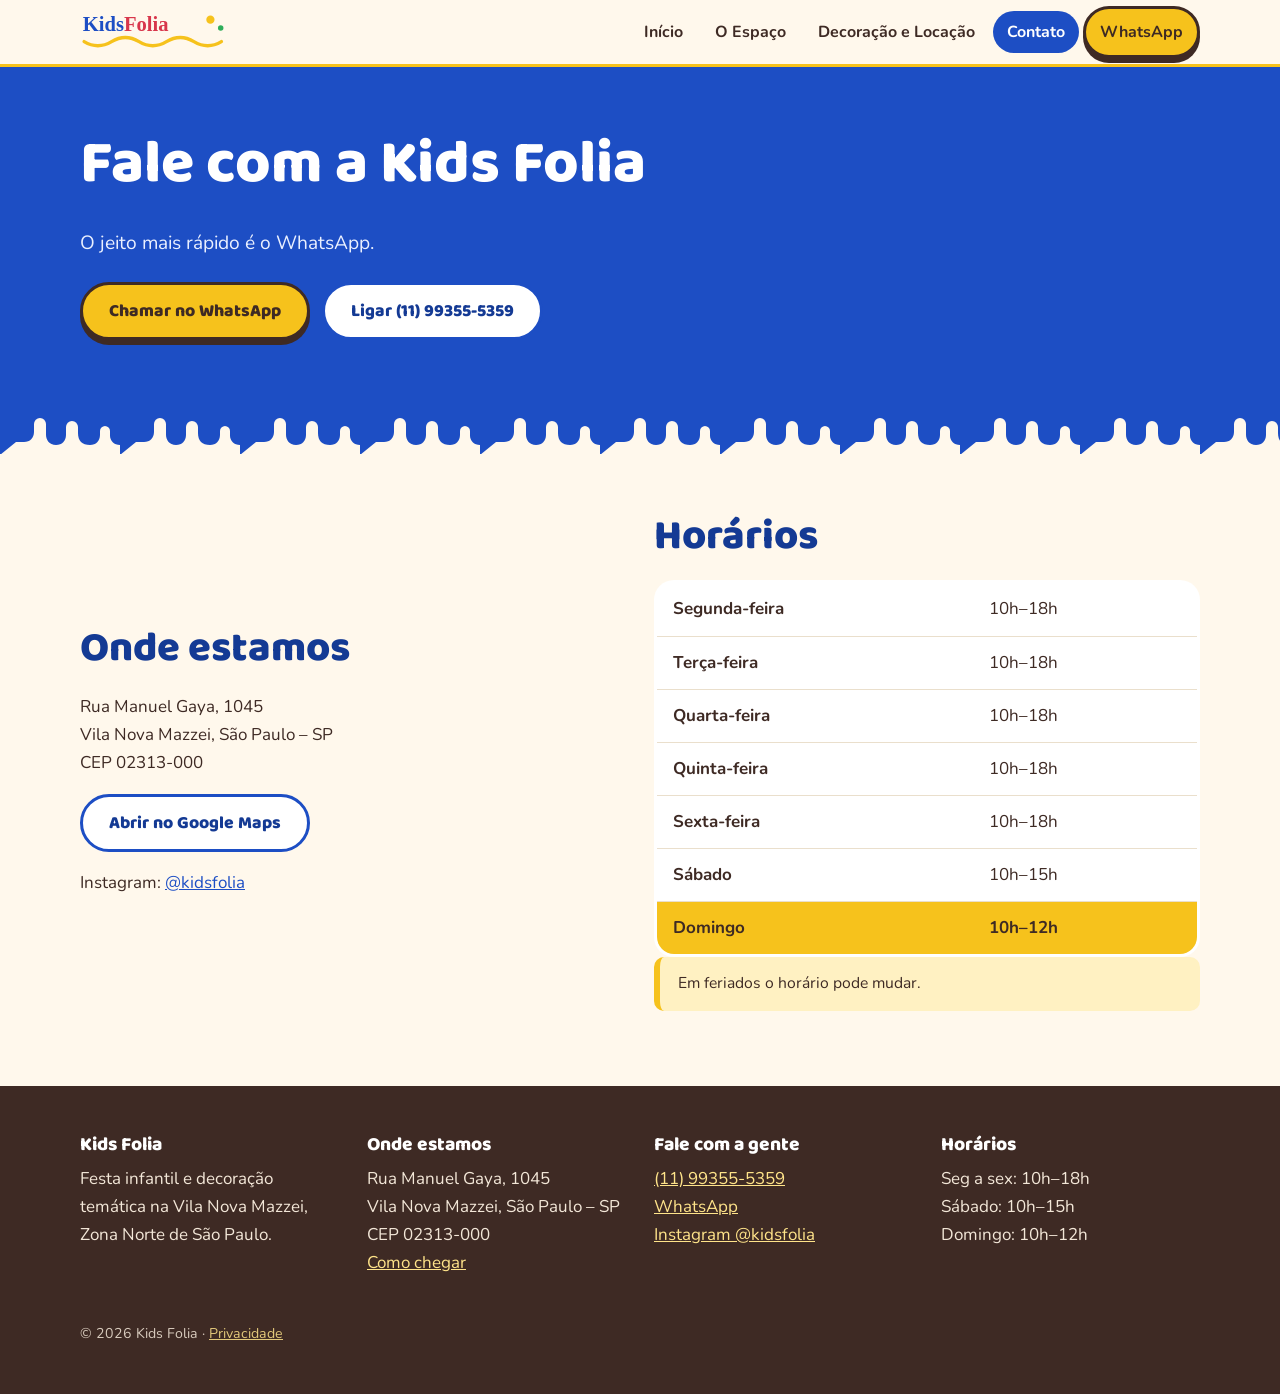
==== contato.html @ e8273def "Site institucional Kids Folia: spec, páginas, assets e estilos Co-Authored-By: Claude Sonnet 5.5 <no" ====
<!doctype html>
<html lang="pt-BR">
<head>
<meta charset="utf-8">
<meta name="viewport" content="width=device-width,initial-scale=1">
<title>Contato e Horários | Kids Folia, Vila Nova Mazzei</title>
<meta name="description" content="Endereço, telefone, WhatsApp e horários da Kids Folia: Rua Manuel Gaya, 1045, Vila Nova Mazzei, São Paulo.">
<link rel="canonical" href="https://www.kidsfolia.com.br/contato.html">
<meta name="theme-color" content="#1D4EC4">
<meta property="og:type" content="website"><meta property="og:locale" content="pt_BR">
<meta property="og:title" content="Contato e Horários | Kids Folia, Vila Nova Mazzei"><meta property="og:description" content="Endereço, telefone, WhatsApp e horários da Kids Folia: Rua Manuel Gaya, 1045, Vila Nova Mazzei, São Paulo.">
<meta property="og:image" content="https://www.kidsfolia.com.br/assets/img/fachada.jpg">
<link rel="icon" href="assets/logo.svg" type="image/svg+xml">
<link rel="preload" href="assets/fonts/baloo2-800.woff2" as="font" type="font/woff2" crossorigin>
<link rel="stylesheet" href="assets/css/style.css">
<script type="application/ld+json">{"@context": "https://schema.org", "@type": "EntertainmentBusiness", "name": "Kids Folia", "description": "Casa de festas infantis com decoração temática na Vila Nova Mazzei, Zona Norte de São Paulo.", "url": "https://www.kidsfolia.com.br", "telephone": "+5511993555359", "image": "https://www.kidsfolia.com.br/assets/img/fachada.jpg", "address": {"@type": "PostalAddress", "streetAddress": "Rua Manuel Gaya, 1045", "addressLocality": "São Paulo", "addressRegion": "SP", "postalCode": "02313-000", "addressCountry": "BR"}, "openingHoursSpecification": [{"@type": "OpeningHoursSpecification", "dayOfWeek": ["Monday", "Tuesday", "Wednesday", "Thursday", "Friday"], "opens": "10:00", "closes": "18:00"}, {"@type": "OpeningHoursSpecification", "dayOfWeek": "Saturday", "opens": "10:00", "closes": "15:00"}, {"@type": "OpeningHoursSpecification", "dayOfWeek": "Sunday", "opens": "10:00", "closes": "12:00"}], "sameAs": ["https://www.instagram.com/kidsfolia"]}</script>
</head>
<body>
<a class="skip" href="#main">Pular para o conteúdo</a>
<header class="top"><div class="wrap">
<a class="brand" href="index.html" aria-label="Kids Folia — início"><img src="assets/logo.svg" width="160" height="46" alt="Kids Folia"></a>
<nav class="nav" id="nav" aria-label="Principal"><a href="index.html">Início</a><a href="espaco.html">O Espaço</a><a href="decoracao.html">Decoração e Locação</a><a href="contato.html" aria-current="page">Contato</a><a class="btn btn-primary" href="https://wa.me/5511993555359?text=Ol%C3%A1%21%20Vi%20o%20site%20da%20Kids%20Folia%20e%20gostaria%20de%20um%20or%C3%A7amento%20para%20a%20festa%20do%28a%29%20meu%28minha%29%20filho%28a%29.%20Data%20pretendida%3A%20" target="_blank" rel="noopener noreferrer">WhatsApp</a></nav>
<button class="menu-btn" type="button" aria-controls="nav" aria-expanded="false">Menu</button>
</div></header>
<main id="main">
<section class="hero"><div class="wrap"><h1>Fale com a Kids Folia</h1><p class="lead">O jeito mais rápido é o WhatsApp.</p><div class="cta-row"><a class="btn btn-primary" href="https://wa.me/5511993555359?text=Ol%C3%A1%21%20Vi%20o%20site%20da%20Kids%20Folia%20e%20gostaria%20de%20um%20or%C3%A7amento%20para%20a%20festa%20do%28a%29%20meu%28minha%29%20filho%28a%29.%20Data%20pretendida%3A%20" target="_blank" rel="noopener noreferrer">Chamar no WhatsApp</a><a class="btn btn-ghost" href="tel:+5511993555359">Ligar (11) 99355-5359</a></div></div><div class="drip" aria-hidden="true"></div></section>
<section><div class="wrap split"><div><h2>Onde estamos</h2><p>Rua Manuel Gaya, 1045<br>Vila Nova Mazzei, São Paulo – SP<br>CEP 02313-000</p><p><a class="btn btn-ghost" href="https://www.google.com/maps/search/?api=1&query=Rua%20Manuel%20Gaya%2C%201045%2C%20Vila%20Nova%20Mazzei%2C%20S%C3%A3o%20Paulo%20-%20SP" target="_blank" rel="noopener noreferrer">Abrir no Google Maps</a></p><p>Instagram: <a href="https://www.instagram.com/kidsfolia" target="_blank" rel="noopener noreferrer">@kidsfolia</a></p></div>
<div><h2>Horários</h2><table class="hours"><tbody>
<tr data-day="1"><th scope="row">Segunda-feira</th><td>10h–18h</td></tr>
<tr data-day="2"><th scope="row">Terça-feira</th><td>10h–18h</td></tr>
<tr data-day="3"><th scope="row">Quarta-feira</th><td>10h–18h</td></tr>
<tr data-day="4"><th scope="row">Quinta-feira</th><td>10h–18h</td></tr>
<tr data-day="5"><th scope="row">Sexta-feira</th><td>10h–18h</td></tr>
<tr data-day="6"><th scope="row">Sábado</th><td>10h–15h</td></tr>
<tr data-day="0"><th scope="row">Domingo</th><td>10h–12h</td></tr>
</tbody></table><p class="note">Em feriados o horário pode mudar.</p></div></div></section>
</main>
<footer class="foot"><div class="wrap">
<div class="foot-grid">
<div><h3>Kids Folia</h3><p>Festa infantil e decoração temática na Vila Nova Mazzei, Zona Norte de São Paulo.</p></div>
<div><h3>Onde estamos</h3><p>Rua Manuel Gaya, 1045<br>Vila Nova Mazzei, São Paulo – SP<br>CEP 02313-000<br><a href="https://www.google.com/maps/search/?api=1&query=Rua%20Manuel%20Gaya%2C%201045%2C%20Vila%20Nova%20Mazzei%2C%20S%C3%A3o%20Paulo%20-%20SP" target="_blank" rel="noopener noreferrer">Como chegar</a></p></div>
<div><h3>Fale com a gente</h3><p><a href="tel:+5511993555359">(11) 99355-5359</a><br><a href="https://wa.me/5511993555359?text=Ol%C3%A1%21%20Vi%20o%20site%20da%20Kids%20Folia%20e%20gostaria%20de%20um%20or%C3%A7amento%20para%20a%20festa%20do%28a%29%20meu%28minha%29%20filho%28a%29.%20Data%20pretendida%3A%20" target="_blank" rel="noopener noreferrer">WhatsApp</a><br><a href="https://www.instagram.com/kidsfolia" target="_blank" rel="noopener noreferrer">Instagram @kidsfolia</a></p></div>
<div><h3>Horários</h3><p>Seg a sex: 10h–18h<br>Sábado: 10h–15h<br>Domingo: 10h–12h</p></div>
</div>
<small>© 2026 Kids Folia · <a href="privacidade.html">Privacidade</a></small>
</div></footer>
<a class="btn btn-wa fab" href="https://wa.me/5511993555359?text=Ol%C3%A1%21%20Vi%20o%20site%20da%20Kids%20Folia%20e%20gostaria%20de%20um%20or%C3%A7amento%20para%20a%20festa%20do%28a%29%20meu%28minha%29%20filho%28a%29.%20Data%20pretendida%3A%20" target="_blank" rel="noopener noreferrer">Chamar no WhatsApp</a>
<script src="assets/js/site.js" defer></script>
</body></html>
---- assets/css/style.css ----
@font-face{font-family:"Baloo 2";font-weight:700;font-display:swap;src:url(../fonts/baloo2-700.woff2) format("woff2")}
@font-face{font-family:"Baloo 2";font-weight:800;font-display:swap;src:url(../fonts/baloo2-800.woff2) format("woff2")}
@font-face{font-family:Nunito;font-weight:400;font-display:swap;src:url(../fonts/nunito-400.woff2) format("woff2")}
@font-face{font-family:Nunito;font-weight:700;font-display:swap;src:url(../fonts/nunito-700.woff2) format("woff2")}
:root{--blue:#1D4EC4;--blue-d:#143A94;--yellow:#F6C21C;--red:#D8364B;--green:#2FAE5B;--choc:#3E2A24;--cream:#FFF8EC;--white:#fff;--ink:#3E2A24;--muted:#6B534B;--r:20px;--font-h:"Baloo 2","Nunito",ui-rounded,system-ui,sans-serif;--font-b:Nunito,system-ui,-apple-system,"Segoe UI",sans-serif}
*,*::before,*::after{box-sizing:border-box}
html{scroll-behavior:smooth;-webkit-text-size-adjust:100%}
body{margin:0;background:var(--cream);color:var(--ink);font:400 1.0625rem/1.65 var(--font-b)}
img{max-width:100%;height:auto;display:block}
a{color:var(--blue)}
h1,h2,h3{font-family:var(--font-h);font-weight:800;line-height:1.1;margin:0 0 .5em;color:var(--blue-d)}
h1{font-size:clamp(2.1rem,7vw,3.8rem)}
h2{font-size:clamp(1.7rem,4.5vw,2.6rem)}
h3{font-size:1.35rem}
p{margin:0 0 1em}
.wrap{width:min(1120px,100% - 32px);margin-inline:auto}
.skip{position:absolute;left:-999px;top:8px;background:var(--yellow);color:var(--choc);padding:10px 16px;border-radius:10px;z-index:100}
.skip:focus{left:8px}
:focus-visible{outline:3px solid var(--red);outline-offset:3px;border-radius:6px}
/* header */
.top{position:sticky;top:0;z-index:50;background:var(--cream);border-bottom:3px solid var(--yellow)}
.top .wrap{display:flex;align-items:center;justify-content:space-between;gap:12px;min-height:64px}
.brand img{height:44px;width:auto}
.nav{display:none;gap:4px;align-items:center}
.nav a{font:700 1rem var(--font-b);color:var(--choc);text-decoration:none;padding:10px 14px;border-radius:999px}
.nav a:hover,.nav a[aria-current=page]{background:var(--blue);color:#fff}
.menu-btn{min-width:48px;min-height:48px;border:2px solid var(--blue);background:#fff;color:var(--blue);border-radius:14px;font:800 1rem var(--font-b);cursor:pointer}
.nav.open{display:flex;flex-direction:column;align-items:stretch;position:absolute;left:0;right:0;top:100%;background:var(--cream);padding:12px 16px 20px;border-bottom:3px solid var(--yellow)}
.nav.open a{padding:14px 16px;font-size:1.1rem}
@media(min-width:860px){.nav{display:flex}.menu-btn{display:none}}
/* buttons */
.btn{display:inline-flex;align-items:center;justify-content:center;gap:8px;min-height:52px;padding:12px 26px;border-radius:999px;font:800 1.1rem var(--font-h);text-decoration:none;border:3px solid var(--choc);cursor:pointer;transition:transform .15s}
.btn:hover{transform:translateY(-2px)}
.btn-primary{background:var(--yellow);color:var(--choc);box-shadow:0 5px 0 var(--choc)}
.btn-ghost{background:#fff;color:var(--blue-d);border-color:var(--blue)}
.btn-wa{background:#1FA855;color:#fff;border-color:var(--choc)}
/* hero */
.hero{background:var(--blue);color:#fff;position:relative;padding:36px 0 84px;overflow:hidden}
.hero h1{color:#fff}
.hero .lead{font-size:1.2rem;max-width:34ch;color:#EAF0FF}
.hero-grid{display:grid;gap:28px}
.hero-ph{border-radius:var(--r);overflow:hidden;border:5px solid var(--yellow);transform:rotate(1.5deg);box-shadow:8px 8px 0 var(--choc)}
.cta-row{display:flex;flex-wrap:wrap;gap:12px;margin:22px 0 14px}
.open-now{display:inline-block;background:#fff;color:var(--choc);border-radius:999px;padding:6px 16px;font-weight:700;font-size:.95rem}
.open-now::before{content:"";display:inline-block;width:10px;height:10px;border-radius:50%;background:var(--muted);margin-right:8px}
.open-now.is-open::before{background:var(--green)}
.drip{position:absolute;left:0;right:0;bottom:-1px;height:40px;background:url(../img/drip.svg) repeat-x 0 0/120px 40px;transform:scaleY(-1)}
@media(min-width:860px){.hero{padding:64px 0 100px}.hero-grid{grid-template-columns:1.05fr 1fr;align-items:center}}
/* sections */
section{padding:60px 0}
.alt{background:#fff}
.center{text-align:center}
.eyebrow{font:800 .9rem var(--font-b);letter-spacing:.12em;text-transform:uppercase;color:var(--red);margin-bottom:8px}
.grid3{display:grid;gap:18px;grid-template-columns:repeat(auto-fit,minmax(250px,1fr))}
.card{background:#fff;border:3px solid var(--choc);border-radius:var(--r);padding:24px;box-shadow:0 6px 0 var(--choc)}
.card h3{color:var(--blue)}
.card.y{background:var(--yellow)}.card.y h3{color:var(--choc)}
.card.g{background:#E6F7EC}
.steps{counter-reset:s;display:grid;gap:18px;grid-template-columns:repeat(auto-fit,minmax(240px,1fr));list-style:none;padding:0;margin:0}
.steps li{counter-increment:s;background:#fff;border-radius:var(--r);padding:24px;border:3px solid var(--blue)}
.steps li::before{content:counter(s);display:grid;place-items:center;width:46px;height:46px;border-radius:50%;background:var(--red);color:#fff;font:800 1.4rem var(--font-h);margin-bottom:10px}
.gallery{display:grid;gap:14px;grid-template-columns:repeat(auto-fit,minmax(240px,1fr))}
.gallery figure{margin:0;border-radius:var(--r);overflow:hidden;border:3px solid var(--choc);background:#fff}
.gallery img{width:100%;aspect-ratio:4/3;object-fit:cover}
.gallery figcaption{padding:10px 14px;font-weight:700;font-size:.95rem}
.split{display:grid;gap:28px;align-items:center}
@media(min-width:860px){.split{grid-template-columns:1fr 1fr}.split.rev>:first-child{order:2}}
.rounded{border-radius:var(--r);border:4px solid var(--choc);overflow:hidden}
.note{background:#FFF1C2;border-left:6px solid var(--yellow);padding:14px 18px;border-radius:10px;font-size:.98rem}
table.hours{width:100%;border-collapse:collapse;background:#fff;border-radius:var(--r);overflow:hidden;border:3px solid var(--choc)}
.hours th,.hours td{padding:12px 16px;text-align:left;border-bottom:1px solid #eadfcc}
.hours tr:last-child th,.hours tr:last-child td{border:0}
.hours .today{background:var(--yellow);font-weight:800}
details{background:#fff;border:3px solid var(--choc);border-radius:16px;padding:4px 20px;margin-bottom:12px}
summary{font:800 1.15rem var(--font-h);padding:14px 0;cursor:pointer;color:var(--blue-d)}
/* CTA + footer */
.cta{background:var(--red);color:#fff;text-align:center;position:relative}
.cta h2{color:#fff}
.foot{background:var(--choc);color:#F3E7D8;padding:48px 0 100px}
.foot a{color:#FFE48A}
.foot h3{color:#fff;font-size:1.2rem}
.foot-grid{display:grid;gap:28px;grid-template-columns:repeat(auto-fit,minmax(230px,1fr))}
.foot small{display:block;margin-top:28px;opacity:.85}
.fab{position:fixed;right:14px;bottom:14px;z-index:60;box-shadow:0 5px 0 var(--choc)}
@media(min-width:860px){.fab{display:none}.foot{padding-bottom:48px}}
.hp{width:100%;max-width:70ch}
@media(prefers-reduced-motion:reduce){*{scroll-behavior:auto!important;transition:none!important}}
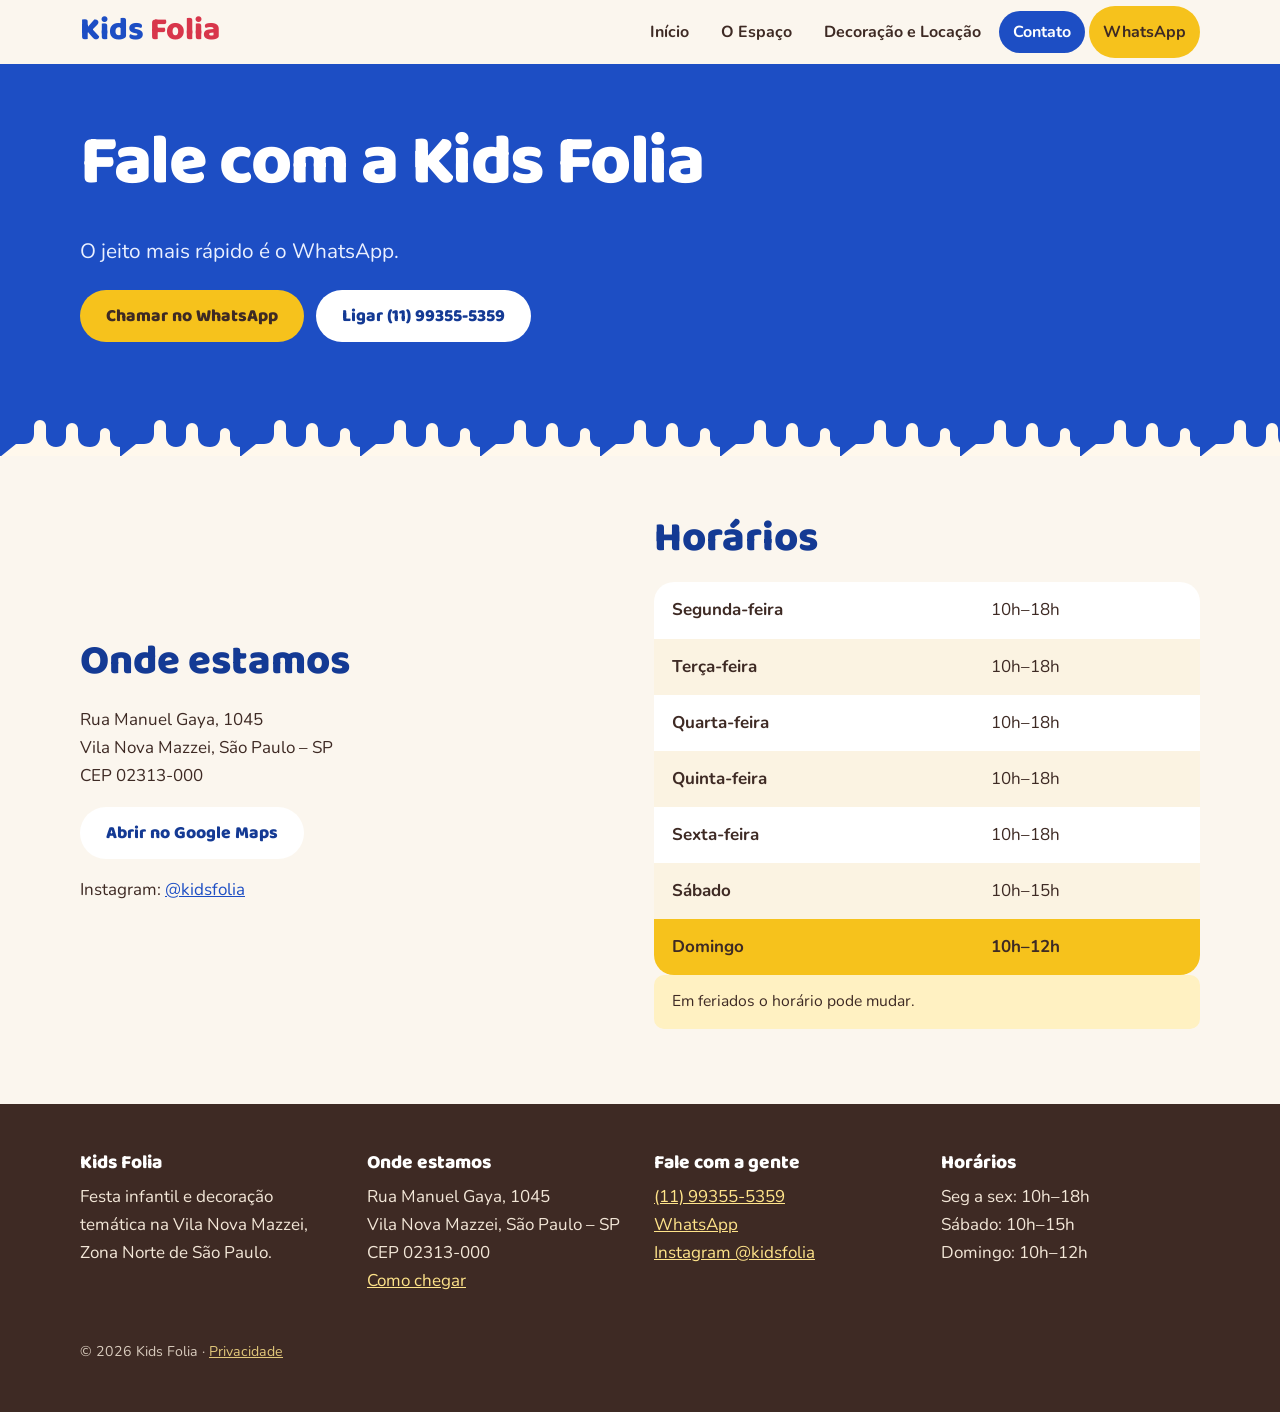
==== commit 94bdb40c: "Refino visual: regras design-taste, motion, wordmark" ====
--- a/contato.html
+++ b/contato.html
@@ -12,13 +12,14 @@
 <meta property="og:image" content="https://www.kidsfolia.com.br/assets/img/fachada.jpg">
 <link rel="icon" href="assets/logo.svg" type="image/svg+xml">
 <link rel="preload" href="assets/fonts/baloo2-800.woff2" as="font" type="font/woff2" crossorigin>
+<script src="assets/js/boot.js"></script>
 <link rel="stylesheet" href="assets/css/style.css">
 <script type="application/ld+json">{"@context": "https://schema.org", "@type": "EntertainmentBusiness", "name": "Kids Folia", "description": "Casa de festas infantis com decoração temática na Vila Nova Mazzei, Zona Norte de São Paulo.", "url": "https://www.kidsfolia.com.br", "telephone": "+5511993555359", "image": "https://www.kidsfolia.com.br/assets/img/fachada.jpg", "address": {"@type": "PostalAddress", "streetAddress": "Rua Manuel Gaya, 1045", "addressLocality": "São Paulo", "addressRegion": "SP", "postalCode": "02313-000", "addressCountry": "BR"}, "openingHoursSpecification": [{"@type": "OpeningHoursSpecification", "dayOfWeek": ["Monday", "Tuesday", "Wednesday", "Thursday", "Friday"], "opens": "10:00", "closes": "18:00"}, {"@type": "OpeningHoursSpecification", "dayOfWeek": "Saturday", "opens": "10:00", "closes": "15:00"}, {"@type": "OpeningHoursSpecification", "dayOfWeek": "Sunday", "opens": "10:00", "closes": "12:00"}], "sameAs": ["https://www.instagram.com/kidsfolia"]}</script>
 </head>
 <body>
 <a class="skip" href="#main">Pular para o conteúdo</a>
 <header class="top"><div class="wrap">
-<a class="brand" href="index.html" aria-label="Kids Folia — início"><img src="assets/logo.svg" width="160" height="46" alt="Kids Folia"></a>
+<a class="brand" href="index.html" aria-label="Kids Folia, início"><span class="wm">Kids <span>Folia</span></span></a>
 <nav class="nav" id="nav" aria-label="Principal"><a href="index.html">Início</a><a href="espaco.html">O Espaço</a><a href="decoracao.html">Decoração e Locação</a><a href="contato.html" aria-current="page">Contato</a><a class="btn btn-primary" href="https://wa.me/5511993555359?text=Ol%C3%A1%21%20Vi%20o%20site%20da%20Kids%20Folia%20e%20gostaria%20de%20um%20or%C3%A7amento%20para%20a%20festa%20do%28a%29%20meu%28minha%29%20filho%28a%29.%20Data%20pretendida%3A%20" target="_blank" rel="noopener noreferrer">WhatsApp</a></nav>
 <button class="menu-btn" type="button" aria-controls="nav" aria-expanded="false">Menu</button>
 </div></header>
--- a/assets/css/style.css
+++ b/assets/css/style.css
@@ -2,14 +2,14 @@
 @font-face{font-family:"Baloo 2";font-weight:800;font-display:swap;src:url(../fonts/baloo2-800.woff2) format("woff2")}
 @font-face{font-family:Nunito;font-weight:400;font-display:swap;src:url(../fonts/nunito-400.woff2) format("woff2")}
 @font-face{font-family:Nunito;font-weight:700;font-display:swap;src:url(../fonts/nunito-700.woff2) format("woff2")}
-:root{--blue:#1D4EC4;--blue-d:#143A94;--yellow:#F6C21C;--red:#D8364B;--green:#2FAE5B;--choc:#3E2A24;--cream:#FFF8EC;--white:#fff;--ink:#3E2A24;--muted:#6B534B;--r:20px;--font-h:"Baloo 2","Nunito",ui-rounded,system-ui,sans-serif;--font-b:Nunito,system-ui,-apple-system,"Segoe UI",sans-serif}
+:root{--blue:#1D4EC4;--blue-d:#143A94;--yellow:#F6C21C;--red:#D8364B;--green:#2FAE5B;--choc:#3E2A24;--cream:#FBF6EE;--white:#fff;--ink:#3E2A24;--muted:#6B534B;--r:20px;--font-h:"Baloo 2","Nunito",ui-rounded,system-ui,sans-serif;--font-b:Nunito,system-ui,-apple-system,"Segoe UI",sans-serif}
 *,*::before,*::after{box-sizing:border-box}
 html{scroll-behavior:smooth;-webkit-text-size-adjust:100%}
 body{margin:0;background:var(--cream);color:var(--ink);font:400 1.0625rem/1.65 var(--font-b)}
 img{max-width:100%;height:auto;display:block}
 a{color:var(--blue)}
 h1,h2,h3{font-family:var(--font-h);font-weight:800;line-height:1.1;margin:0 0 .5em;color:var(--blue-d)}
-h1{font-size:clamp(2.1rem,7vw,3.8rem)}
+h1{font-size:clamp(2.3rem,9vw,4.4rem);letter-spacing:-.02em;line-height:1}
 h2{font-size:clamp(1.7rem,4.5vw,2.6rem)}
 h3{font-size:1.35rem}
 p{margin:0 0 1em}
@@ -18,60 +18,59 @@
 .skip:focus{left:8px}
 :focus-visible{outline:3px solid var(--red);outline-offset:3px;border-radius:6px}
 /* header */
-.top{position:sticky;top:0;z-index:50;background:var(--cream);border-bottom:3px solid var(--yellow)}
+.top{position:sticky;top:0;z-index:50;background:var(--cream)}
 .top .wrap{display:flex;align-items:center;justify-content:space-between;gap:12px;min-height:64px}
-.brand img{height:44px;width:auto}
+.brand{text-decoration:none}.wm{font:800 2rem/1 var(--font-h);color:var(--blue)}.wm span{color:var(--red)}
 .nav{display:none;gap:4px;align-items:center}
 .nav a{font:700 1rem var(--font-b);color:var(--choc);text-decoration:none;padding:10px 14px;border-radius:999px}
 .nav a:hover,.nav a[aria-current=page]{background:var(--blue);color:#fff}
-.menu-btn{min-width:48px;min-height:48px;border:2px solid var(--blue);background:#fff;color:var(--blue);border-radius:14px;font:800 1rem var(--font-b);cursor:pointer}
-.nav.open{display:flex;flex-direction:column;align-items:stretch;position:absolute;left:0;right:0;top:100%;background:var(--cream);padding:12px 16px 20px;border-bottom:3px solid var(--yellow)}
+.menu-btn{min-width:48px;min-height:48px;border:0;background:#E4EBFB;color:var(--blue);border-radius:14px;font:800 1rem var(--font-b);cursor:pointer}
+.nav.open{display:flex;flex-direction:column;align-items:stretch;position:absolute;left:0;right:0;top:100%;background:var(--cream);padding:12px 16px 20px;}
 .nav.open a{padding:14px 16px;font-size:1.1rem}
 @media(min-width:860px){.nav{display:flex}.menu-btn{display:none}}
 /* buttons */
-.btn{display:inline-flex;align-items:center;justify-content:center;gap:8px;min-height:52px;padding:12px 26px;border-radius:999px;font:800 1.1rem var(--font-h);text-decoration:none;border:3px solid var(--choc);cursor:pointer;transition:transform .15s}
+.btn{display:inline-flex;align-items:center;justify-content:center;gap:8px;min-height:52px;padding:12px 26px;border-radius:999px;font:800 1.1rem var(--font-h);text-decoration:none;border:0;cursor:pointer;transition:transform .15s}
 .btn:hover{transform:translateY(-2px)}
-.btn-primary{background:var(--yellow);color:var(--choc);box-shadow:0 5px 0 var(--choc)}
-.btn-ghost{background:#fff;color:var(--blue-d);border-color:var(--blue)}
+.btn-primary{background:var(--yellow);color:var(--choc);}
+.btn-ghost{background:#fff;color:var(--blue-d)}.hero .btn-ghost{background:#fff}.alt .btn-ghost,.btn-ghost.on-cream{background:#E4EBFB}
 .btn-wa{background:#1FA855;color:#fff;border-color:var(--choc)}
 /* hero */
 .hero{background:var(--blue);color:#fff;position:relative;padding:36px 0 84px;overflow:hidden}
 .hero h1{color:#fff}
-.hero .lead{font-size:1.2rem;max-width:34ch;color:#EAF0FF}
+.hero .lead{font-size:1.3rem;max-width:38ch;color:#EAF0FF}
 .hero-grid{display:grid;gap:28px}
-.hero-ph{border-radius:var(--r);overflow:hidden;border:5px solid var(--yellow);transform:rotate(1.5deg);box-shadow:8px 8px 0 var(--choc)}
+.hero-ph{background:#fff;border-radius:var(--r);overflow:hidden;transform:rotate(1.5deg);}
 .cta-row{display:flex;flex-wrap:wrap;gap:12px;margin:22px 0 14px}
-.open-now{display:inline-block;background:#fff;color:var(--choc);border-radius:999px;padding:6px 16px;font-weight:700;font-size:.95rem}
-.open-now::before{content:"";display:inline-block;width:10px;height:10px;border-radius:50%;background:var(--muted);margin-right:8px}
-.open-now.is-open::before{background:var(--green)}
+.open-now{margin:0;color:#fff;font-weight:700;font-size:1.05rem}
+.open-now::before{content:"";display:inline-block;width:10px;height:10px;border-radius:50%;background:#B8C7F0;margin-right:8px}
+.open-now.is-open::before{background:#5BE08A}
 .drip{position:absolute;left:0;right:0;bottom:-1px;height:40px;background:url(../img/drip.svg) repeat-x 0 0/120px 40px;transform:scaleY(-1)}
-@media(min-width:860px){.hero{padding:64px 0 100px}.hero-grid{grid-template-columns:1.05fr 1fr;align-items:center}}
+@media(min-width:860px){.hero{padding:64px 0 100px}.hero-grid{grid-template-columns:1.3fr 1fr;align-items:center}}
 /* sections */
 section{padding:60px 0}
 .alt{background:#fff}
 .center{text-align:center}
-.eyebrow{font:800 .9rem var(--font-b);letter-spacing:.12em;text-transform:uppercase;color:var(--red);margin-bottom:8px}
 .grid3{display:grid;gap:18px;grid-template-columns:repeat(auto-fit,minmax(250px,1fr))}
-.card{background:#fff;border:3px solid var(--choc);border-radius:var(--r);padding:24px;box-shadow:0 6px 0 var(--choc)}
+.card{background:#fff;border-radius:var(--r);padding:28px}
 .card h3{color:var(--blue)}
 .card.y{background:var(--yellow)}.card.y h3{color:var(--choc)}
 .card.g{background:#E6F7EC}
 .steps{counter-reset:s;display:grid;gap:18px;grid-template-columns:repeat(auto-fit,minmax(240px,1fr));list-style:none;padding:0;margin:0}
-.steps li{counter-increment:s;background:#fff;border-radius:var(--r);padding:24px;border:3px solid var(--blue)}
+.steps li{counter-increment:s;background:#fff;border-radius:var(--r);padding:28px}
 .steps li::before{content:counter(s);display:grid;place-items:center;width:46px;height:46px;border-radius:50%;background:var(--red);color:#fff;font:800 1.4rem var(--font-h);margin-bottom:10px}
 .gallery{display:grid;gap:14px;grid-template-columns:repeat(auto-fit,minmax(240px,1fr))}
-.gallery figure{margin:0;border-radius:var(--r);overflow:hidden;border:3px solid var(--choc);background:#fff}
+.gallery figure{margin:0;border-radius:var(--r);overflow:hidden;background:#fff}
 .gallery img{width:100%;aspect-ratio:4/3;object-fit:cover}
 .gallery figcaption{padding:10px 14px;font-weight:700;font-size:.95rem}
 .split{display:grid;gap:28px;align-items:center}
 @media(min-width:860px){.split{grid-template-columns:1fr 1fr}.split.rev>:first-child{order:2}}
-.rounded{border-radius:var(--r);border:4px solid var(--choc);overflow:hidden}
-.note{background:#FFF1C2;border-left:6px solid var(--yellow);padding:14px 18px;border-radius:10px;font-size:.98rem}
-table.hours{width:100%;border-collapse:collapse;background:#fff;border-radius:var(--r);overflow:hidden;border:3px solid var(--choc)}
-.hours th,.hours td{padding:12px 16px;text-align:left;border-bottom:1px solid #eadfcc}
-.hours tr:last-child th,.hours tr:last-child td{border:0}
+.rounded{border-radius:var(--r);overflow:hidden}
+.note{background:#FFF1C2;padding:14px 18px;border-radius:10px;font-size:.98rem}
+table.hours{width:100%;border-collapse:collapse;background:#fff;border-radius:var(--r);overflow:hidden}
+.hours th,.hours td{padding:14px 18px;text-align:left}
+.hours tr:nth-child(even){background:#FBF3E2}
 .hours .today{background:var(--yellow);font-weight:800}
-details{background:#fff;border:3px solid var(--choc);border-radius:16px;padding:4px 20px;margin-bottom:12px}
+details{background:#fff;border-radius:16px;padding:4px 22px;margin-bottom:12px}
 summary{font:800 1.15rem var(--font-h);padding:14px 0;cursor:pointer;color:var(--blue-d)}
 /* CTA + footer */
 .cta{background:var(--red);color:#fff;text-align:center;position:relative}
@@ -81,7 +80,18 @@
 .foot h3{color:#fff;font-size:1.2rem}
 .foot-grid{display:grid;gap:28px;grid-template-columns:repeat(auto-fit,minmax(230px,1fr))}
 .foot small{display:block;margin-top:28px;opacity:.85}
-.fab{position:fixed;right:14px;bottom:14px;z-index:60;box-shadow:0 5px 0 var(--choc)}
+.fab{position:fixed;right:14px;bottom:14px;z-index:60;}
 @media(min-width:860px){.fab{display:none}.foot{padding-bottom:48px}}
-.hp{width:100%;max-width:70ch}
+.hp{max-width:70ch}
 @media(prefers-reduced-motion:reduce){*{scroll-behavior:auto!important;transition:none!important}}
+
+/* motion: só transform/opacity; conteúdo visível sem JS */
+.js .rv{opacity:0;transform:translateY(24px);transition:opacity .6s ease,transform .6s ease;transition-delay:calc(var(--i,0)*80ms)}
+.js .rv.in{opacity:1;transform:none}
+.card,.gallery figure,.steps li{transition:transform .2s ease}
+.card:hover,.gallery figure:hover,.steps li:hover{transform:translateY(-4px)}
+.btn:active{transform:translateY(1px) scale(.98)}
+.hero-ph img{animation:drift 14s ease-in-out infinite alternate}
+@keyframes drift{from{transform:scale(1)}to{transform:scale(1.06)}}
+.hero-ph{overflow:hidden}
+@media(prefers-reduced-motion:reduce){.js .rv{opacity:1;transform:none}.hero-ph img{animation:none}}
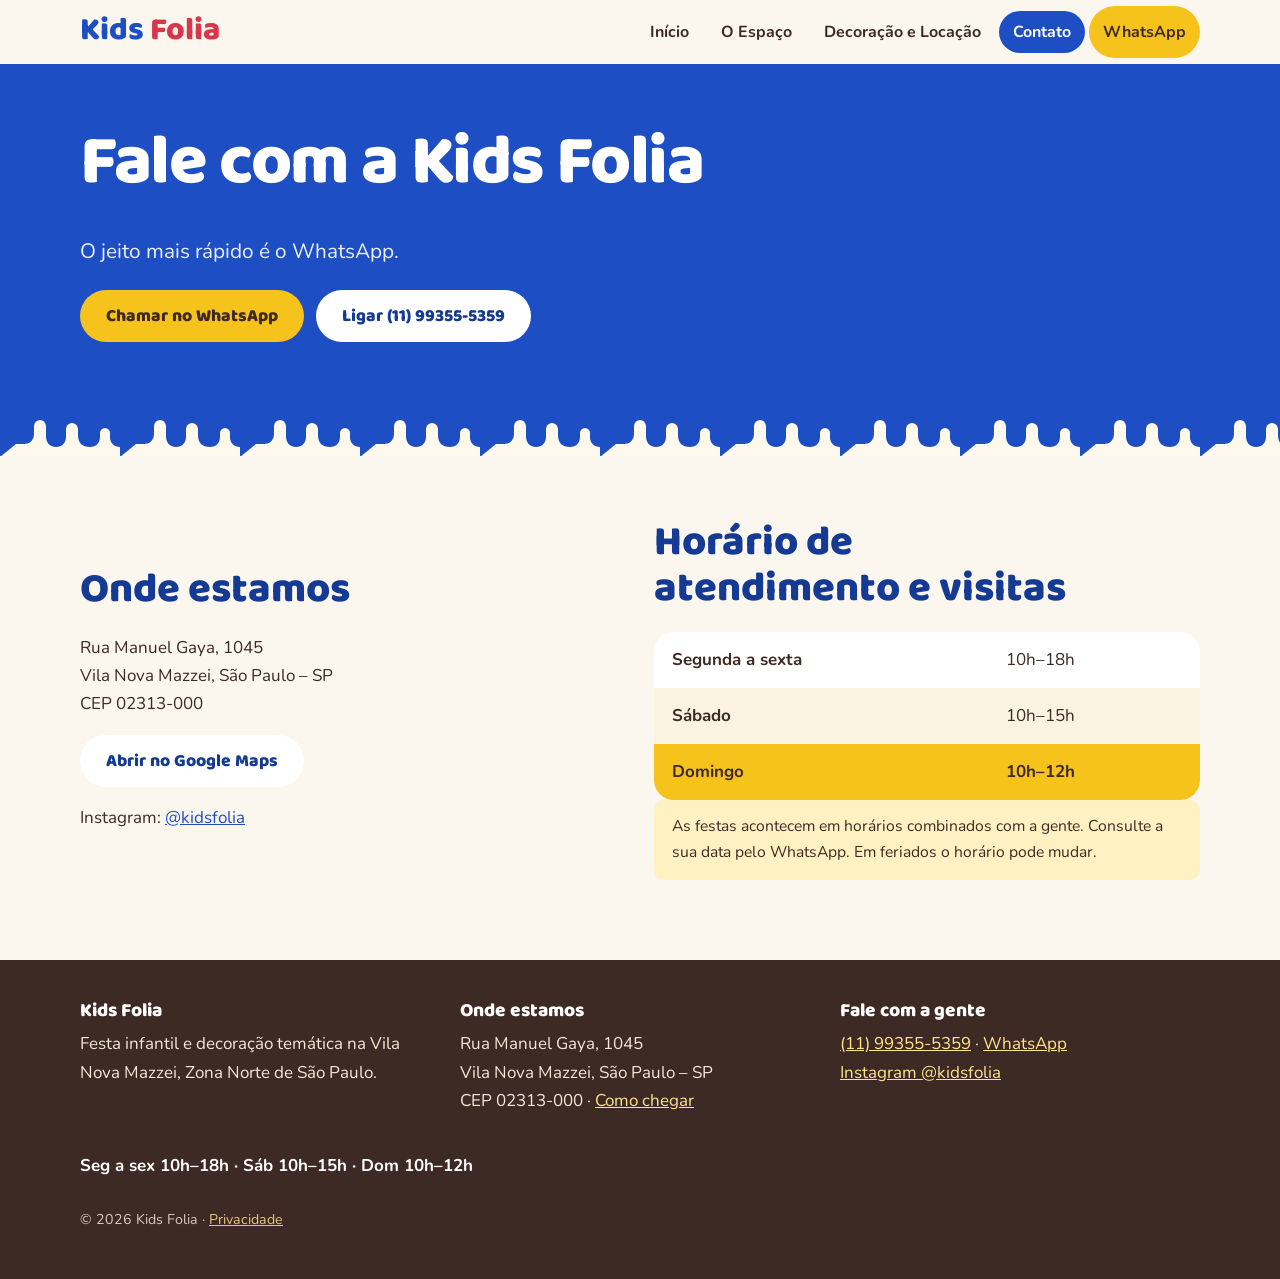
==== commit c0c75383: "Ajustes: prévia de link, galeria padronizada, menos repetição, blocos condicionais de conteúdo, home" ====
--- a/contato.html
+++ b/contato.html
@@ -4,47 +4,49 @@
 <meta charset="utf-8">
 <meta name="viewport" content="width=device-width,initial-scale=1">
 <title>Contato e Horários | Kids Folia, Vila Nova Mazzei</title>
-<meta name="description" content="Endereço, telefone, WhatsApp e horários da Kids Folia: Rua Manuel Gaya, 1045, Vila Nova Mazzei, São Paulo.">
-<link rel="canonical" href="https://www.kidsfolia.com.br/contato.html">
+<meta name="description" content="Endereço, telefone, WhatsApp e horários da Kids Folia: Rua Manuel Gaya, 1045, Vila Nova Mazzei, São Paulo. Aberto de segunda a domingo, confira o horário de hoje.">
+<!-- Domínio: hoje a base é https://kids-folia.vercel.app. Quando https://www.kidsfolia.com.br estiver conectado, troque a base em canonical, og:url e og:image (tools/build.py, constante SITE). -->
+<link rel="canonical" href="https://kids-folia.vercel.app/contato.html">
 <meta name="theme-color" content="#1D4EC4">
-<meta property="og:type" content="website"><meta property="og:locale" content="pt_BR">
-<meta property="og:title" content="Contato e Horários | Kids Folia, Vila Nova Mazzei"><meta property="og:description" content="Endereço, telefone, WhatsApp e horários da Kids Folia: Rua Manuel Gaya, 1045, Vila Nova Mazzei, São Paulo.">
-<meta property="og:image" content="https://www.kidsfolia.com.br/assets/img/fachada.jpg">
+<meta property="og:type" content="website"><meta property="og:locale" content="pt_BR"><meta property="og:site_name" content="Kids Folia">
+<meta property="og:url" content="https://kids-folia.vercel.app/contato.html">
+<meta property="og:title" content="Contato e Horários | Kids Folia, Vila Nova Mazzei"><meta property="og:description" content="Endereço, telefone, WhatsApp e horários da Kids Folia: Rua Manuel Gaya, 1045, Vila Nova Mazzei, São Paulo. Aberto de segunda a domingo, confira o horário de hoje.">
+<meta property="og:image" content="https://kids-folia.vercel.app/assets/img/og.jpg"><meta property="og:image:width" content="1200"><meta property="og:image:height" content="630">
+<meta name="twitter:card" content="summary_large_image">
 <link rel="icon" href="assets/logo.svg" type="image/svg+xml">
 <link rel="preload" href="assets/fonts/baloo2-800.woff2" as="font" type="font/woff2" crossorigin>
 <script src="assets/js/boot.js"></script>
 <link rel="stylesheet" href="assets/css/style.css">
-<script type="application/ld+json">{"@context": "https://schema.org", "@type": "EntertainmentBusiness", "name": "Kids Folia", "description": "Casa de festas infantis com decoração temática na Vila Nova Mazzei, Zona Norte de São Paulo.", "url": "https://www.kidsfolia.com.br", "telephone": "+5511993555359", "image": "https://www.kidsfolia.com.br/assets/img/fachada.jpg", "address": {"@type": "PostalAddress", "streetAddress": "Rua Manuel Gaya, 1045", "addressLocality": "São Paulo", "addressRegion": "SP", "postalCode": "02313-000", "addressCountry": "BR"}, "openingHoursSpecification": [{"@type": "OpeningHoursSpecification", "dayOfWeek": ["Monday", "Tuesday", "Wednesday", "Thursday", "Friday"], "opens": "10:00", "closes": "18:00"}, {"@type": "OpeningHoursSpecification", "dayOfWeek": "Saturday", "opens": "10:00", "closes": "15:00"}, {"@type": "OpeningHoursSpecification", "dayOfWeek": "Sunday", "opens": "10:00", "closes": "12:00"}], "sameAs": ["https://www.instagram.com/kidsfolia"]}</script>
+<script type="application/ld+json">{"@context": "https://schema.org", "@type": "EntertainmentBusiness", "name": "Kids Folia", "description": "Casa de festas infantis com decoração temática na Vila Nova Mazzei, Zona Norte de São Paulo.", "url": "https://kids-folia.vercel.app", "telephone": "+5511993555359", "image": "https://kids-folia.vercel.app/assets/img/og.jpg", "address": {"@type": "PostalAddress", "streetAddress": "Rua Manuel Gaya, 1045", "addressLocality": "São Paulo", "addressRegion": "SP", "postalCode": "02313-000", "addressCountry": "BR"}, "openingHoursSpecification": [{"@type": "OpeningHoursSpecification", "dayOfWeek": ["Monday", "Tuesday", "Wednesday", "Thursday", "Friday"], "opens": "10:00", "closes": "18:00"}, {"@type": "OpeningHoursSpecification", "dayOfWeek": "Saturday", "opens": "10:00", "closes": "15:00"}, {"@type": "OpeningHoursSpecification", "dayOfWeek": "Sunday", "opens": "10:00", "closes": "12:00"}], "sameAs": ["https://www.instagram.com/kidsfolia"]}</script>
 </head>
 <body>
 <a class="skip" href="#main">Pular para o conteúdo</a>
 <header class="top"><div class="wrap">
-<a class="brand" href="index.html" aria-label="Kids Folia, início"><span class="wm">Kids <span>Folia</span></span></a>
-<nav class="nav" id="nav" aria-label="Principal"><a href="index.html">Início</a><a href="espaco.html">O Espaço</a><a href="decoracao.html">Decoração e Locação</a><a href="contato.html" aria-current="page">Contato</a><a class="btn btn-primary" href="https://wa.me/5511993555359?text=Ol%C3%A1%21%20Vi%20o%20site%20da%20Kids%20Folia%20e%20gostaria%20de%20um%20or%C3%A7amento%20para%20a%20festa%20do%28a%29%20meu%28minha%29%20filho%28a%29.%20Data%20pretendida%3A%20" target="_blank" rel="noopener noreferrer">WhatsApp</a></nav>
+<a class="brand" href="index.html" aria-label="Kids Folia, início"><span class="wm" translate="no">Kids <span>Folia</span></span></a>
+<nav class="nav" id="nav" aria-label="Principal"><a href="index.html">Início</a><a href="espaco.html">O Espaço</a><a href="decoracao.html">Decoração e Locação</a><a href="contato.html" aria-current="page">Contato</a><a class="btn btn-primary" href="https://wa.me/5511993555359?text=Ol%C3%A1%21%20Vi%20o%20site%20da%20Kids%20Folia%20e%20quero%20um%20or%C3%A7amento%20de%20festa.%20Data%20pretendida%3A%20" target="_blank" rel="noopener noreferrer">WhatsApp</a></nav>
 <button class="menu-btn" type="button" aria-controls="nav" aria-expanded="false">Menu</button>
 </div></header>
 <main id="main">
-<section class="hero"><div class="wrap"><h1>Fale com a Kids Folia</h1><p class="lead">O jeito mais rápido é o WhatsApp.</p><div class="cta-row"><a class="btn btn-primary" href="https://wa.me/5511993555359?text=Ol%C3%A1%21%20Vi%20o%20site%20da%20Kids%20Folia%20e%20gostaria%20de%20um%20or%C3%A7amento%20para%20a%20festa%20do%28a%29%20meu%28minha%29%20filho%28a%29.%20Data%20pretendida%3A%20" target="_blank" rel="noopener noreferrer">Chamar no WhatsApp</a><a class="btn btn-ghost" href="tel:+5511993555359">Ligar (11) 99355-5359</a></div></div><div class="drip" aria-hidden="true"></div></section>
+<section class="hero"><div class="wrap"><h1>Fale com a Kids Folia</h1><p class="lead">O jeito mais rápido é o WhatsApp.</p><div class="cta-row"><a class="btn btn-primary" href="https://wa.me/5511993555359?text=Ol%C3%A1%21%20Vi%20o%20site%20da%20Kids%20Folia%20e%20quero%20um%20or%C3%A7amento%20de%20festa.%20Data%20pretendida%3A%20" target="_blank" rel="noopener noreferrer">Chamar no WhatsApp</a><a class="btn btn-ghost" href="tel:+5511993555359">Ligar (11) 99355-5359</a></div></div><div class="drip" aria-hidden="true"></div></section>
 <section><div class="wrap split"><div><h2>Onde estamos</h2><p>Rua Manuel Gaya, 1045<br>Vila Nova Mazzei, São Paulo – SP<br>CEP 02313-000</p><p><a class="btn btn-ghost" href="https://www.google.com/maps/search/?api=1&query=Rua%20Manuel%20Gaya%2C%201045%2C%20Vila%20Nova%20Mazzei%2C%20S%C3%A3o%20Paulo%20-%20SP" target="_blank" rel="noopener noreferrer">Abrir no Google Maps</a></p><p>Instagram: <a href="https://www.instagram.com/kidsfolia" target="_blank" rel="noopener noreferrer">@kidsfolia</a></p></div>
-<div><h2>Horários</h2><table class="hours"><tbody>
-<tr data-day="1"><th scope="row">Segunda-feira</th><td>10h–18h</td></tr>
-<tr data-day="2"><th scope="row">Terça-feira</th><td>10h–18h</td></tr>
-<tr data-day="3"><th scope="row">Quarta-feira</th><td>10h–18h</td></tr>
-<tr data-day="4"><th scope="row">Quinta-feira</th><td>10h–18h</td></tr>
-<tr data-day="5"><th scope="row">Sexta-feira</th><td>10h–18h</td></tr>
-<tr data-day="6"><th scope="row">Sábado</th><td>10h–15h</td></tr>
-<tr data-day="0"><th scope="row">Domingo</th><td>10h–12h</td></tr>
-</tbody></table><p class="note">Em feriados o horário pode mudar.</p></div></div></section>
+<div><h2>Horário de atendimento e visitas</h2>
+<table class="hours"><tbody>
+<tr data-days="1 2 3 4 5"><th scope="row">Segunda a sexta</th><td>10h–18h</td></tr>
+<tr data-days="6"><th scope="row">Sábado</th><td>10h–15h</td></tr>
+<tr data-days="0"><th scope="row">Domingo</th><td>10h–12h</td></tr>
+</tbody></table>
+<p class="note">As festas acontecem em horários combinados com a gente. Consulte a sua data pelo WhatsApp. Em feriados o horário pode mudar.</p></div></div></section>
 </main>
 <footer class="foot"><div class="wrap">
 <div class="foot-grid">
 <div><h3>Kids Folia</h3><p>Festa infantil e decoração temática na Vila Nova Mazzei, Zona Norte de São Paulo.</p></div>
-<div><h3>Onde estamos</h3><p>Rua Manuel Gaya, 1045<br>Vila Nova Mazzei, São Paulo – SP<br>CEP 02313-000<br><a href="https://www.google.com/maps/search/?api=1&query=Rua%20Manuel%20Gaya%2C%201045%2C%20Vila%20Nova%20Mazzei%2C%20S%C3%A3o%20Paulo%20-%20SP" target="_blank" rel="noopener noreferrer">Como chegar</a></p></div>
-<div><h3>Fale com a gente</h3><p><a href="tel:+5511993555359">(11) 99355-5359</a><br><a href="https://wa.me/5511993555359?text=Ol%C3%A1%21%20Vi%20o%20site%20da%20Kids%20Folia%20e%20gostaria%20de%20um%20or%C3%A7amento%20para%20a%20festa%20do%28a%29%20meu%28minha%29%20filho%28a%29.%20Data%20pretendida%3A%20" target="_blank" rel="noopener noreferrer">WhatsApp</a><br><a href="https://www.instagram.com/kidsfolia" target="_blank" rel="noopener noreferrer">Instagram @kidsfolia</a></p></div>
-<div><h3>Horários</h3><p>Seg a sex: 10h–18h<br>Sábado: 10h–15h<br>Domingo: 10h–12h</p></div>
+<div><h3>Onde estamos</h3><p>Rua Manuel Gaya, 1045<br>Vila Nova Mazzei, São Paulo – SP<br>CEP 02313-000 · <a href="https://www.google.com/maps/search/?api=1&query=Rua%20Manuel%20Gaya%2C%201045%2C%20Vila%20Nova%20Mazzei%2C%20S%C3%A3o%20Paulo%20-%20SP" target="_blank" rel="noopener noreferrer">Como chegar</a></p></div>
+<div><h3>Fale com a gente</h3><p><a href="tel:+5511993555359">(11) 99355-5359</a> · <a href="https://wa.me/5511993555359?text=Ol%C3%A1%21%20Vi%20o%20site%20da%20Kids%20Folia%20e%20quero%20um%20or%C3%A7amento%20de%20festa.%20Data%20pretendida%3A%20" target="_blank" rel="noopener noreferrer">WhatsApp</a><br><a href="https://www.instagram.com/kidsfolia" target="_blank" rel="noopener noreferrer">Instagram @kidsfolia</a></p></div>
 </div>
+<p class="foot-hours">Seg a sex 10h–18h · Sáb 10h–15h · Dom 10h–12h</p>
 <small>© 2026 Kids Folia · <a href="privacidade.html">Privacidade</a></small>
 </div></footer>
-<a class="btn btn-wa fab" href="https://wa.me/5511993555359?text=Ol%C3%A1%21%20Vi%20o%20site%20da%20Kids%20Folia%20e%20gostaria%20de%20um%20or%C3%A7amento%20para%20a%20festa%20do%28a%29%20meu%28minha%29%20filho%28a%29.%20Data%20pretendida%3A%20" target="_blank" rel="noopener noreferrer">Chamar no WhatsApp</a>
+<a class="btn btn-wa fab" href="https://wa.me/5511993555359?text=Ol%C3%A1%21%20Vi%20o%20site%20da%20Kids%20Folia%20e%20quero%20um%20or%C3%A7amento%20de%20festa.%20Data%20pretendida%3A%20" target="_blank" rel="noopener noreferrer" aria-label="Chamar no WhatsApp">WhatsApp</a>
+<script src="assets/js/content.js" defer></script>
 <script src="assets/js/site.js" defer></script>
 </body></html>
--- a/assets/css/style.css
+++ b/assets/css/style.css
@@ -47,27 +47,30 @@
 .drip{position:absolute;left:0;right:0;bottom:-1px;height:40px;background:url(../img/drip.svg) repeat-x 0 0/120px 40px;transform:scaleY(-1)}
 @media(min-width:860px){.hero{padding:64px 0 100px}.hero-grid{grid-template-columns:1.3fr 1fr;align-items:center}}
 /* sections */
-section{padding:60px 0}
+section{padding:48px 0}
+@media(min-width:860px){section{padding:64px 0}}
+[hidden]{display:none!important}
 .alt{background:#fff}
 .center{text-align:center}
 .grid3{display:grid;gap:18px;grid-template-columns:repeat(auto-fit,minmax(250px,1fr))}
-.card{background:#fff;border-radius:var(--r);padding:28px}
+.card{background:#fff;border-radius:var(--r);padding:22px}
+@media(min-width:860px){.card{padding:28px}}
 .card h3{color:var(--blue)}
 .card.y{background:var(--yellow)}.card.y h3{color:var(--choc)}
 .card.g{background:#E6F7EC}
-.steps{counter-reset:s;display:grid;gap:18px;grid-template-columns:repeat(auto-fit,minmax(240px,1fr));list-style:none;padding:0;margin:0}
-.steps li{counter-increment:s;background:#fff;border-radius:var(--r);padding:28px}
-.steps li::before{content:counter(s);display:grid;place-items:center;width:46px;height:46px;border-radius:50%;background:var(--red);color:#fff;font:800 1.4rem var(--font-h);margin-bottom:10px}
-.gallery{display:grid;gap:14px;grid-template-columns:repeat(auto-fit,minmax(240px,1fr))}
-.gallery figure{margin:0;border-radius:var(--r);overflow:hidden;background:#fff}
-.gallery img{width:100%;aspect-ratio:4/3;object-fit:cover}
-.gallery figcaption{padding:10px 14px;font-weight:700;font-size:.95rem}
+.steps{counter-reset:s;display:grid;gap:12px;list-style:none;padding:0;margin:0}
+.steps li{counter-increment:s;background:#fff;border-radius:var(--r);padding:16px 20px;display:grid;grid-template-columns:40px 1fr;column-gap:14px;align-items:center}
+.steps li::before{content:counter(s);display:grid;place-items:center;width:40px;height:40px;border-radius:50%;background:var(--red);color:#fff;font:800 1.25rem var(--font-h)}
+.steps h3{margin:0;font-size:1.2rem}
+.steps p{grid-column:1/-1;margin:6px 0 0}
+@media(min-width:860px){.steps{grid-template-columns:repeat(3,1fr);gap:18px}.steps li{padding:22px 24px}}
 .split{display:grid;gap:28px;align-items:center}
 @media(min-width:860px){.split{grid-template-columns:1fr 1fr}.split.rev>:first-child{order:2}}
 .rounded{border-radius:var(--r);overflow:hidden}
 .note{background:#FFF1C2;padding:14px 18px;border-radius:10px;font-size:.98rem}
 table.hours{width:100%;border-collapse:collapse;background:#fff;border-radius:var(--r);overflow:hidden}
 .hours th,.hours td{padding:14px 18px;text-align:left}
+.hours th{white-space:nowrap}
 .hours tr:nth-child(even){background:#FBF3E2}
 .hours .today{background:var(--yellow);font-weight:800}
 details{background:#fff;border-radius:16px;padding:4px 22px;margin-bottom:12px}
@@ -75,12 +78,13 @@
 /* CTA + footer */
 .cta{background:var(--red);color:#fff;text-align:center;position:relative}
 .cta h2{color:#fff}
-.foot{background:var(--choc);color:#F3E7D8;padding:48px 0 100px}
+.foot{background:var(--choc);color:#F3E7D8;padding:40px 0 96px}
 .foot a{color:#FFE48A}
 .foot h3{color:#fff;font-size:1.2rem}
-.foot-grid{display:grid;gap:28px;grid-template-columns:repeat(auto-fit,minmax(230px,1fr))}
+.foot-grid{display:grid;gap:20px;grid-template-columns:repeat(auto-fit,minmax(230px,1fr))}
+.foot-hours{margin:20px 0 0;font-weight:700;color:#fff}
 .foot small{display:block;margin-top:28px;opacity:.85}
-.fab{position:fixed;right:14px;bottom:14px;z-index:60;}
+.fab{position:fixed;right:14px;bottom:14px;z-index:60;min-height:48px;padding:8px 20px;font-size:1rem}
 @media(min-width:860px){.fab{display:none}.foot{padding-bottom:48px}}
 .hp{max-width:70ch}
 @media(prefers-reduced-motion:reduce){*{scroll-behavior:auto!important;transition:none!important}}
@@ -91,7 +95,45 @@
 .card,.gallery figure,.steps li{transition:transform .2s ease}
 .card:hover,.gallery figure:hover,.steps li:hover{transform:translateY(-4px)}
 .btn:active{transform:translateY(1px) scale(.98)}
-.hero-ph img{animation:drift 14s ease-in-out infinite alternate}
+.hero-ph img{aspect-ratio:auto;object-fit:cover;object-position:top;animation:drift 14s ease-in-out infinite alternate}
 @keyframes drift{from{transform:scale(1)}to{transform:scale(1.06)}}
 .hero-ph{overflow:hidden}
-@media(prefers-reduced-motion:reduce){.js .rv{opacity:1;transform:none}.hero-ph img{animation:none}}
+@media(prefers-reduced-motion:reduce){.js .rv{opacity:1;transform:none}.hero-ph img{aspect-ratio:auto;object-fit:cover;object-position:top;animation:none}}
+
+h1,h2,h3{text-wrap:balance}
+a,button,summary{touch-action:manipulation}
+.fab{bottom:max(14px,env(safe-area-inset-bottom))}
+:root{color-scheme:light}
+.gallery{margin-bottom:24px}
+.grid3{margin-bottom:24px}
+
+/* galeria padronizada: quadrada, 2 colunas no celular, 4 no desktop */
+.gallery{display:grid;gap:12px;grid-template-columns:repeat(2,1fr);margin-bottom:20px}
+.gallery figure{margin:0;border-radius:var(--r);overflow:hidden;background:#fff;display:flex;flex-direction:column}
+.gallery img{width:100%;aspect-ratio:1/1;object-fit:cover}
+.gallery img.pos-left{object-position:35% 50%}
+.gallery figcaption{padding:10px 14px;font-weight:700;font-size:.95rem}
+@media(min-width:860px){.gallery{grid-template-columns:repeat(4,1fr);gap:16px}.gallery.g3{grid-template-columns:repeat(3,1fr)}}
+.btn-row{display:flex;flex-wrap:wrap;gap:12px;justify-content:center;margin:0}
+.photo-fill{width:100%;max-width:440px;justify-self:center;border-radius:var(--r);overflow:hidden;background:#fff}
+.photo-fill img{width:100%;aspect-ratio:166/208;object-fit:cover}
+.list{margin:0;padding-left:1.2em}
+blockquote{margin:0}
+.who{font-weight:700;color:var(--blue-d);margin:10px 0 0}
+.fab{transition:opacity .2s ease,visibility 0s}
+.fab.fab-off{opacity:0;visibility:hidden;transition:opacity .2s ease,visibility 0s .2s}
+/* compactação no celular */
+@media(max-width:859px){
+  .cta-row{gap:10px;margin:18px 0 12px}
+  .cta-row .btn{min-height:48px;padding:10px 18px;font-size:1rem}
+  .grid3{gap:12px}
+  .card{padding:18px 20px}
+  .card h3{margin-bottom:.25em}
+  h2{margin-bottom:.4em}
+  .foot{padding:36px 0 40px}
+  .hero{padding-bottom:72px}
+  .btn-row .btn{min-height:46px;padding:8px 18px;font-size:1rem}
+  .gallery{margin-bottom:16px}
+}
+.btn-row.left{justify-content:flex-start}
+@media(max-width:859px){.hero{padding-top:28px}.steps li{padding:14px 18px}}
